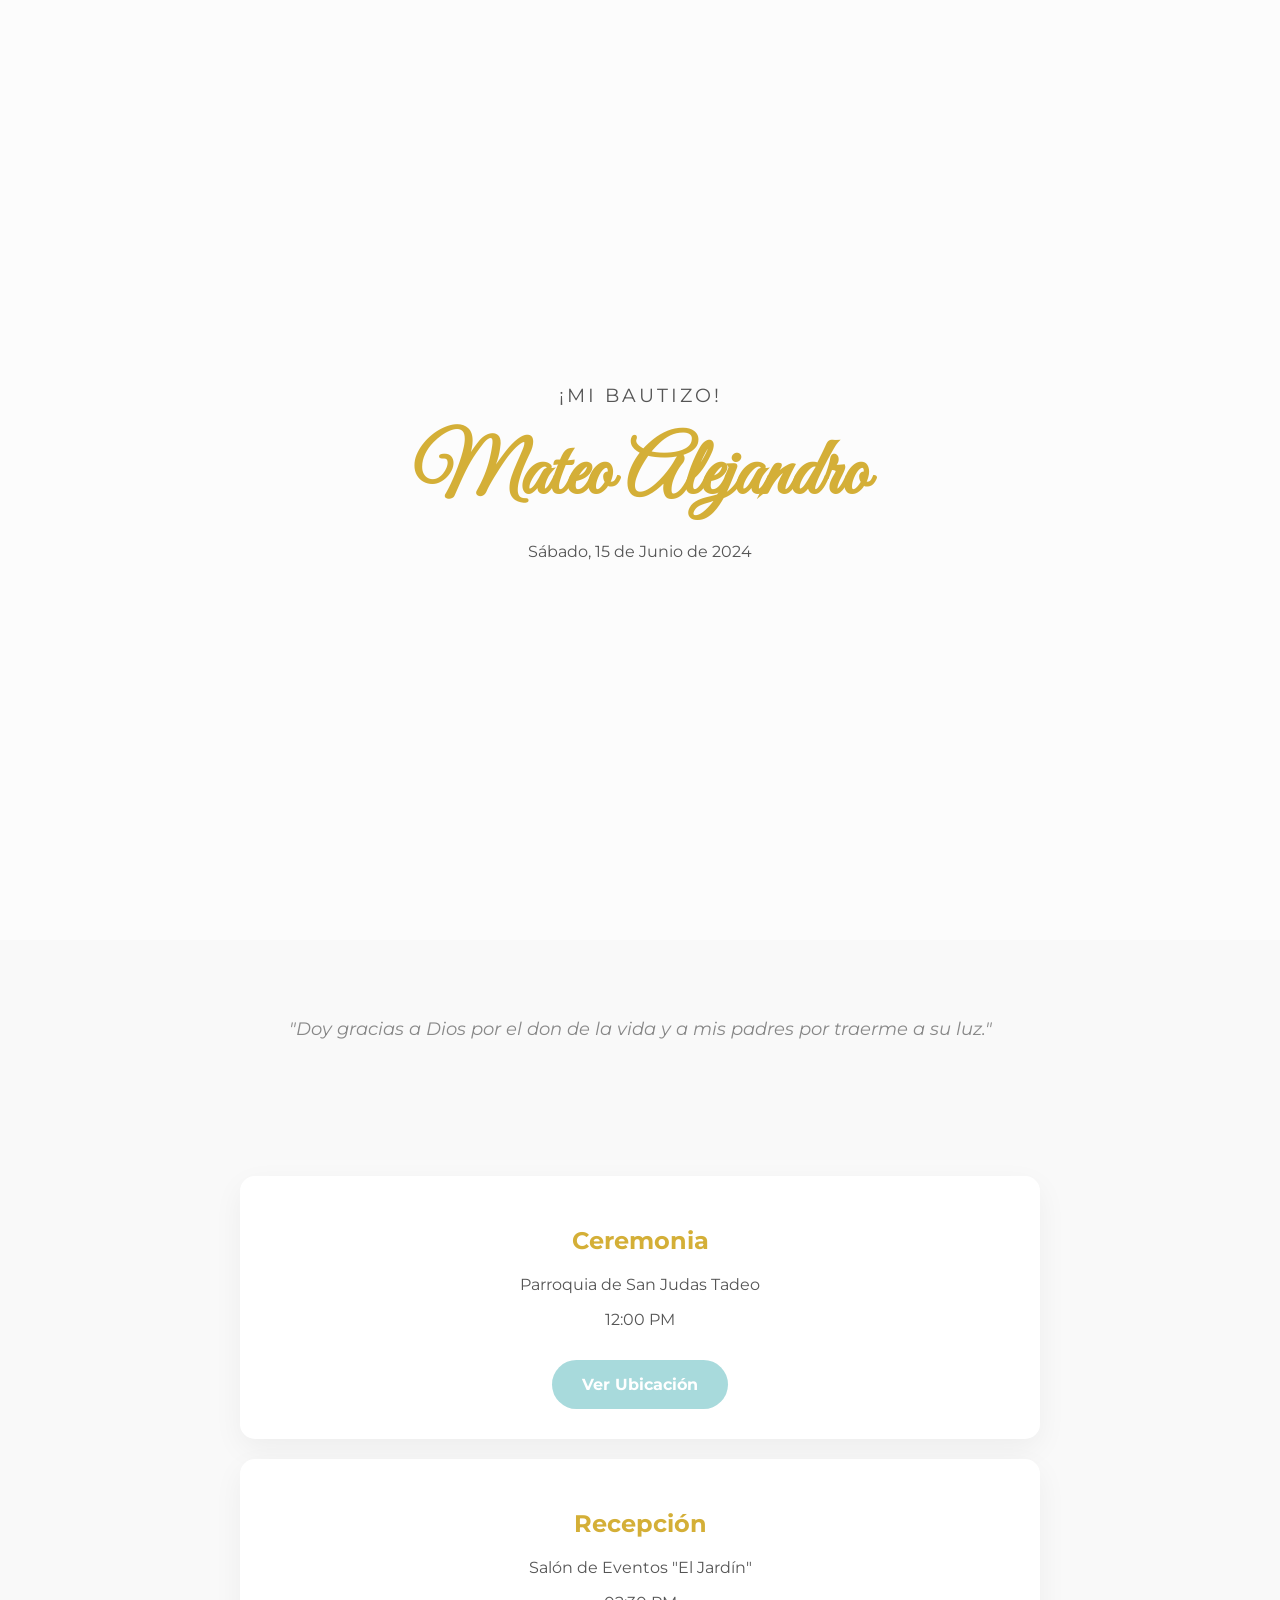
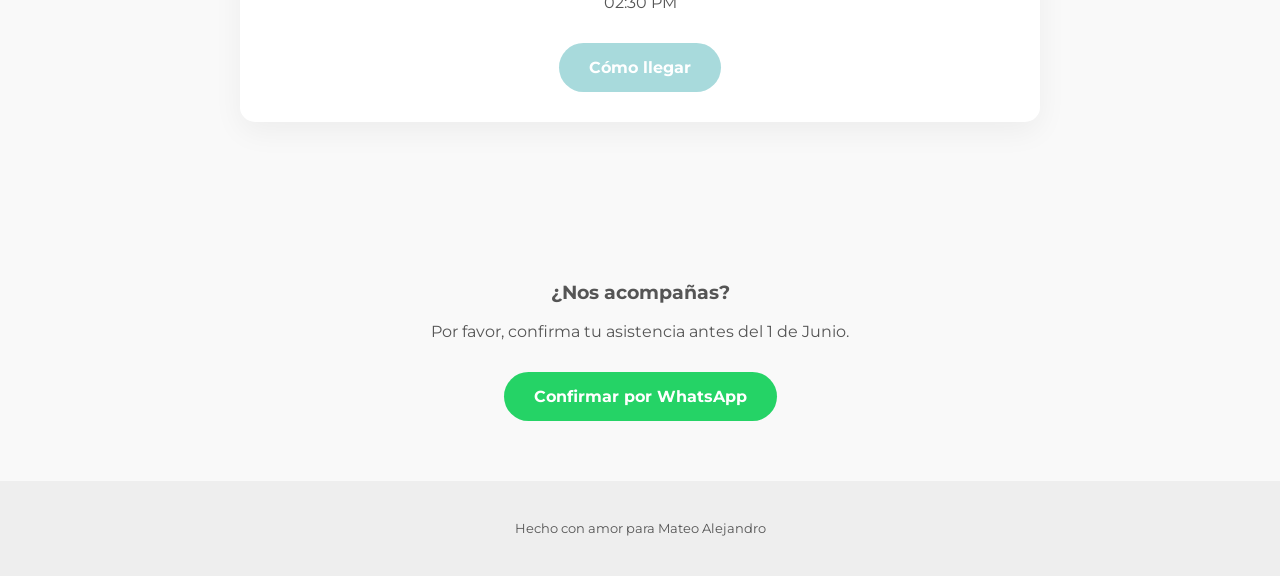
==== index.html @ bc5dd37c "Vista en Vercel" ====
<!DOCTYPE html>
<html lang="es">
<head>
    <meta charset="UTF-8">
    <meta name="viewport" content="width=device-width, initial-scale=1.0">
    <title>Mi Bautizo - Invitación Digital</title>
    
    <!-- Tipografías elegantes de Google Fonts -->
    <link href="https://fonts.googleapis.com/css2?family=Great+Vibes&family=Montserrat:wght@300;400&display=swap" rel="stylesheet">
    
    <!-- Librería de animaciones -->
    <link href="https://unpkg.com/aos@2.3.1/dist/aos.css" rel="stylesheet">
    <link rel="stylesheet" href="css/home.css">
</head>
<body>

    <!-- Portada -->
    <div class="hero">
        <p class="fecha-top" data-aos="fade-down">¡Mi Bautizo!</p>
        <h1 data-aos="zoom-in" data-aos-duration="2000">Mateo Alejandro</h1>
        <p data-aos="fade-up">Sábado, 15 de Junio de 2024</p>
    </div>

    <!-- Frase espiritual -->
    <section class="frase" data-aos="fade-up">
        <p>"Doy gracias a Dios por el don de la vida y a mis padres por traerme a su luz."</p>
    </section>

    <!-- Detalles de la ceremonia -->
    <section>
        <div class="tarjeta-info" data-aos="fade-right">
            <h2 style="color: var(--color-dorado);">Ceremonia</h2>
            <p>Parroquia de San Judas Tadeo</p>
            <p>12:00 PM</p>
            <a href="https://maps.google.com" target="_blank" class="boton">Ver Ubicación</a>
        </div>

        <div class="tarjeta-info" data-aos="fade-left">
            <h2 style="color: var(--color-dorado);">Recepción</h2>
            <p>Salón de Eventos "El Jardín"</p>
            <p>02:30 PM</p>
            <a href="https://maps.google.com" target="_blank" class="boton">Cómo llegar</a>
        </div>
    </section>

    <!-- RSVP / Confirmación -->
    <section data-aos="zoom-in">
        <h3>¿Nos acompañas?</h3>
        <p>Por favor, confirma tu asistencia antes del 1 de Junio.</p>
        <!-- Cambia el número después de wa.me/ -->
        <a href="https://wa.me/521234567890?text=Hola!%20Confirmo%20mi%20asistencia%20al%20bautizo%20de%20Mateo" class="boton" style="background-color: #25d366;">
            Confirmar por WhatsApp
        </a>
    </section>

    <footer>
        Hecho con amor para Mateo Alejandro
    </footer>

    <!-- Scripts de animación -->
    <script src="https://unpkg.com/aos@2.3.1/dist/aos.js"></script>
    <script>
        AOS.init({
            duration: 1000,
            once: true
        });
    </script>
</body>
</html>
---- css/home.css ----
:root {
            --color-principal: #a8dadc; /* Azul pastel (puedes cambiarlo a #ffc8dd para rosa) */
            --color-dorado: #d4af37;
            --texto: #555;
        }

body {
            margin: 0;
            font-family: 'Montserrat', sans-serif;
            color: var(--texto);
            background-color: #f9f9f9;
            text-align: center;
            overflow-x: hidden;
        }

/* Hero Section */
.hero {
            height: 100vh;
            background: linear-gradient(rgba(255,255,255,0.5), rgba(255,255,255,0.5)), 
                        url('https://images.unsplash.com/photo-1519689689378-43d2c67424d4?auto=format&fit=crop&q=80&w=1000') center/cover;
            display: flex;
            flex-direction: column;
            justify-content: center;
            align-items: center;
            padding: 20px;
        }

h1 {
            font-family: 'Great Vibes', cursive;
            font-size: 5rem;
            color: var(--color-dorado);
            margin: 0;
        }

.fecha-top {
            font-size: 1.2rem;
            letter-spacing: 3px;
            text-transform: uppercase;
        }

        /* Secciones */
section {
            padding: 60px 20px;
            max-width: 800px;
            margin: auto;
        }

.frase {
            font-style: italic;
            font-size: 1.1rem;
            color: #888;
        }

.tarjeta-info {
            background: white;
            padding: 30px;
            border-radius: 15px;
            box-shadow: 0 10px 30px rgba(0,0,0,0.05);
            margin-bottom: 20px;
        }

.boton {
            display: inline-block;
            padding: 15px 30px;
            background-color: var(--color-principal);
            color: white;
            text-decoration: none;
            border-radius: 30px;
            margin-top: 15px;
            transition: 0.3s;
            font-weight: bold;
        }

.boton:hover {
            transform: scale(1.05);
            background-color: #457b9d;
        }

footer {
            padding: 40px;
            font-size: 0.8rem;
            background: #eee;
        }
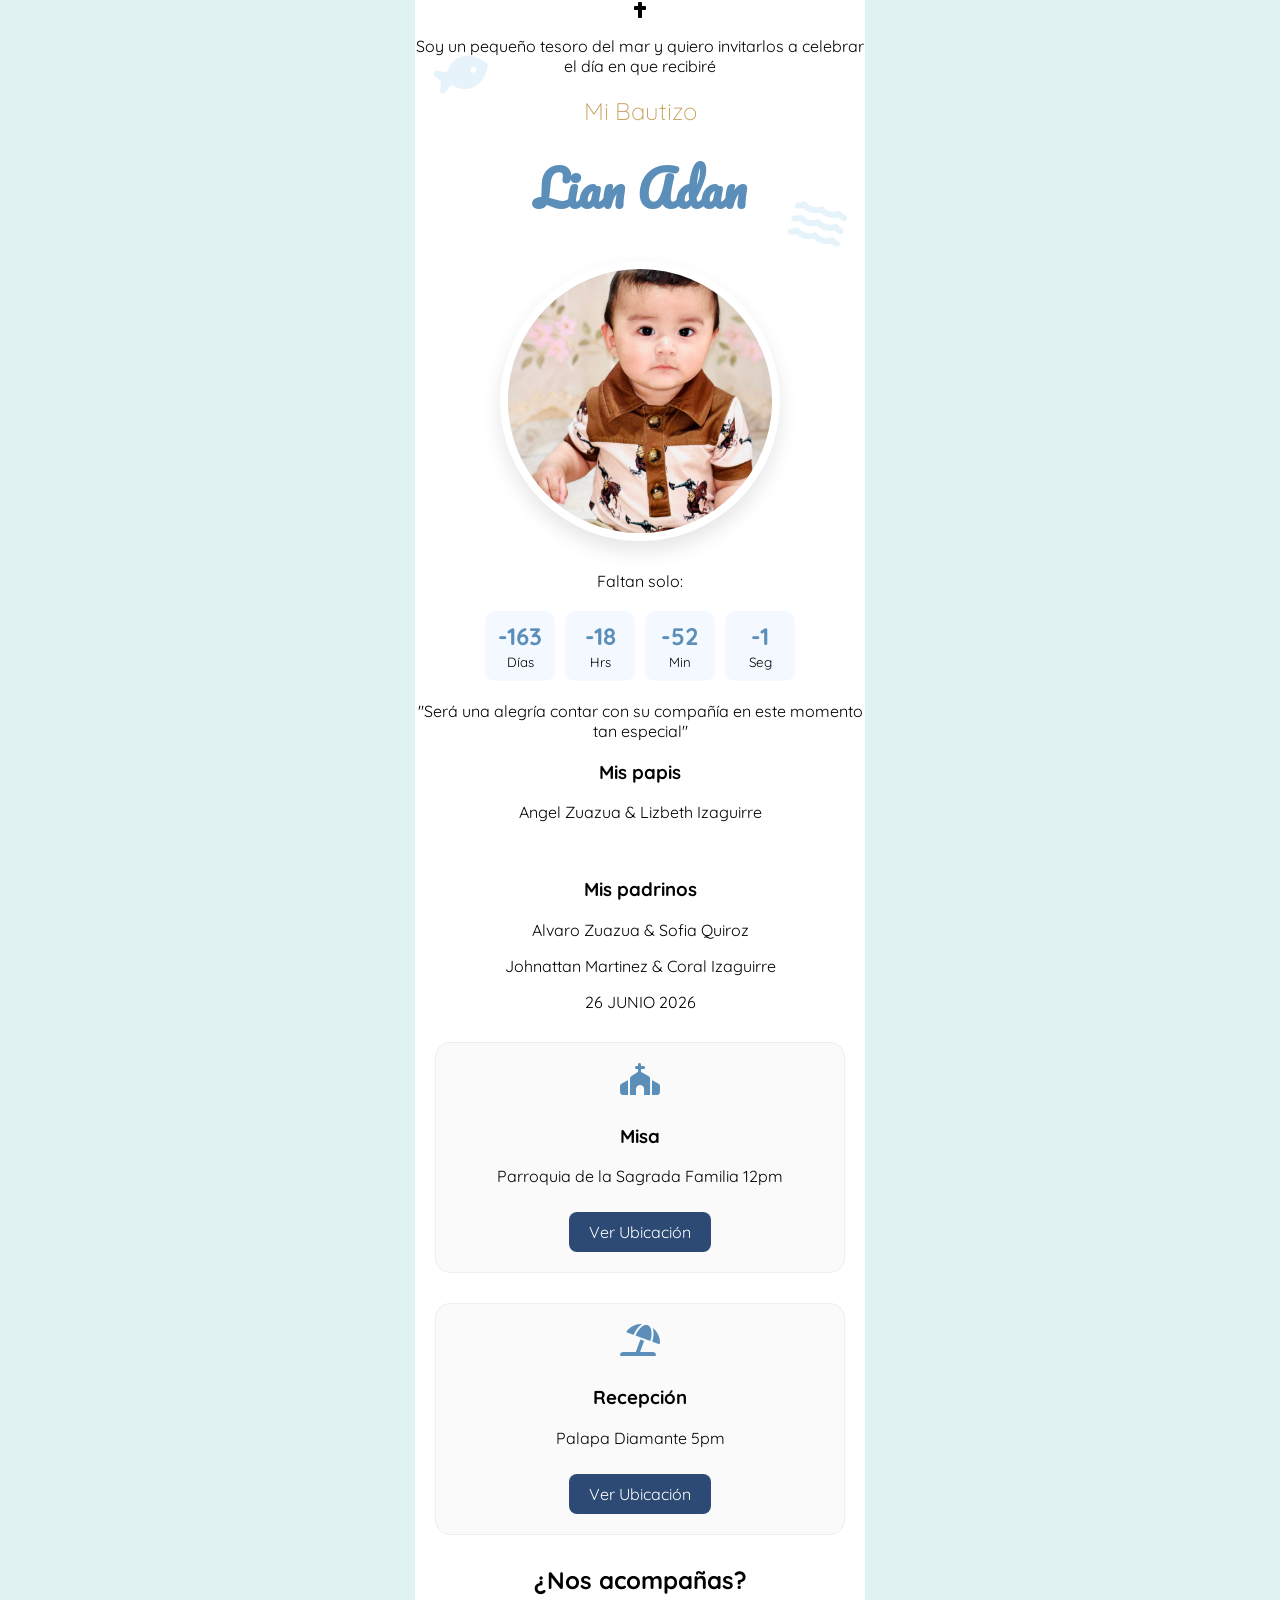
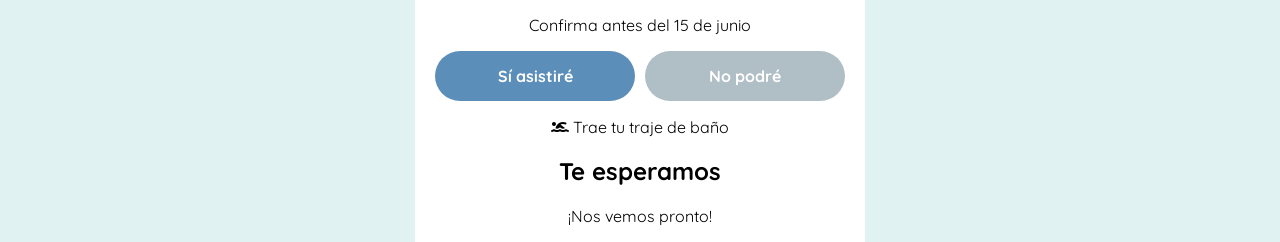
==== commit 57fecf72: "Actualizacion: Prueba de mejora en diseño" ====
--- a/index.html
+++ b/index.html
@@ -2,68 +2,110 @@
 <html lang="es">
 <head>
     <meta charset="UTF-8">
-    <meta name="viewport" content="width=device-width, initial-scale=1.0">
-    <title>Mi Bautizo - Invitación Digital</title>
+    <meta name="viewport" content="width=device-width, initial-scale=1.0, maximum-scale=1.0, user-scalable=no">
+    <title>Bautizo Lian Adan</title>
     
-    <!-- Tipografías elegantes de Google Fonts -->
-    <link href="https://fonts.googleapis.com/css2?family=Great+Vibes&family=Montserrat:wght@300;400&display=swap" rel="stylesheet">
-    
-    <!-- Librería de animaciones -->
-    <link href="https://unpkg.com/aos@2.3.1/dist/aos.css" rel="stylesheet">
-    <link rel="stylesheet" href="css/home.css">
+    <!-- Fuentes -->
+    <link href="https://fonts.googleapis.com/css2?family=Pacifico&family=Quicksand:wght@400;700&display=swap" rel="stylesheet">
+    <!-- Iconos -->
+    <link rel="stylesheet" href="https://cdnjs.cloudflare.com/ajax/libs/font-awesome/6.0.0/css/all.min.css">
+    <link rel="stylesheet" href="css/index.css">
 </head>
 <body>
 
-    <!-- Portada -->
-    <div class="hero">
-        <p class="fecha-top" data-aos="fade-down">¡Mi Bautizo!</p>
-        <h1 data-aos="zoom-in" data-aos-duration="2000">Mateo Alejandro</h1>
-        <p data-aos="fade-up">Sábado, 15 de Junio de 2024</p>
+    <div class="main-container">
+        <!-- Decoraciones de fondo con iconos para que no fallen -->
+        <div class="bubbles">
+            <i class="fas fa-fish deco-icon f1"></i>
+            <i class="fas fa-water deco-icon f2"></i>
+        </div>
+
+        <header class="padding-top">
+            <i class="fas fa-cross gold-cross"></i>
+            <p class="intro">Soy un pequeño tesoro del mar y quiero invitarlos a celebrar el día en que recibiré</p>
+            <h2 class="txt-bautizo">Mi Bautizo</h2>
+            <h1 class="txt-nombre">Lian Adan</h1>
+        </header>
+
+        <!-- Foto Principal con respaldo si no carga -->
+        <div class="foto-centrada">
+            <div class="circulo-imagen">
+                <!-- ASEGÚRATE QUE EL NOMBRE SEA IGUAL AL DE TU CARPETA -->
+                <img src="img/Lian.jpg" onerror="this.src='https://via.placeholder.com/300?text=Foto+del+Bebe'">
+            </div>
+        </div>
+
+        <div class="contador-v2">
+            <p>Faltan solo:</p>
+            <div id="reloj" class="timer-grid">
+                <div class="t-box"><span id="days">00</span><small>Días</small></div>
+                <div class="t-box"><span id="hours">00</span><small>Hrs</small></div>
+                <div class="t-box"><span id="minutes">00</span><small>Min</small></div>
+                <div class="t-box"><span id="seconds">00</span><small>Seg</small></div>
+            </div>
+        </div>
+
+        <section class="info-familiar">
+            <p class="frase-amor">"Será una alegría contar con su compañía en este momento tan especial"</p>
+            
+            <div class="padres-padrinos">
+                <h3>Mis papis</h3>
+                <p>Angel Zuazua & Lizbeth Izaguirre</p>
+                <br>
+                <h3>Mis padrinos</h3>
+                <p>Alvaro Zuazua & Sofia Quiroz</p>
+                <p>Johnattan Martinez & Coral Izaguirre</p>
+            </div>
+        </section>
+
+        <section class="eventos-v2">
+            <div class="fecha-badge">
+                <span class="f-dia">26</span>
+                <span class="f-mes">JUNIO 2026</span>
+            </div>
+
+            <div class="card-evento">
+                <i class="fas fa-church"></i>
+                <h3>Misa</h3>
+                <p>Parroquia de la Sagrada Familia 12pm</p>
+                <a href="https://maps.google.com" class="btn-geo">Ver Ubicación</a>
+            </div>
+
+            <div class="card-evento">
+                <i class="fas fa-umbrella-beach"></i>
+                <h3>Recepción</h3>
+                <p>Palapa Diamante 5pm</p>
+                <a href="https://maps.google.com" class="btn-geo">Ver Ubicación</a>
+            </div>
+        </section>
+
+        <section class="rsvp-v2">
+            <h2>¿Nos acompañas?</h2>
+            <p>Confirma antes del 15 de junio</p>
+            <div class="btns-confirmar">
+                <a href="https://wa.me/521234567890" class="btn si">Sí asistiré</a>
+                <a href="https://wa.me/521234567890" class="btn no">No podré</a>
+            </div>
+            <p class="swim"><i class="fas fa-swimmer"></i> Trae tu traje de baño</p>
+        </section>
+
+        <footer class="final">
+            <h2>Te esperamos</h2>
+            <p>¡Nos vemos pronto!</p>
+        </footer>
     </div>
 
-    <!-- Frase espiritual -->
-    <section class="frase" data-aos="fade-up">
-        <p>"Doy gracias a Dios por el don de la vida y a mis padres por traerme a su luz."</p>
-    </section>
-
-    <!-- Detalles de la ceremonia -->
-    <section>
-        <div class="tarjeta-info" data-aos="fade-right">
-            <h2 style="color: var(--color-dorado);">Ceremonia</h2>
-            <p>Parroquia de San Judas Tadeo</p>
-            <p>12:00 PM</p>
-            <a href="https://maps.google.com" target="_blank" class="boton">Ver Ubicación</a>
-        </div>
-
-        <div class="tarjeta-info" data-aos="fade-left">
-            <h2 style="color: var(--color-dorado);">Recepción</h2>
-            <p>Salón de Eventos "El Jardín"</p>
-            <p>02:30 PM</p>
-            <a href="https://maps.google.com" target="_blank" class="boton">Cómo llegar</a>
-        </div>
-    </section>
-
-    <!-- RSVP / Confirmación -->
-    <section data-aos="zoom-in">
-        <h3>¿Nos acompañas?</h3>
-        <p>Por favor, confirma tu asistencia antes del 1 de Junio.</p>
-        <!-- Cambia el número después de wa.me/ -->
-        <a href="https://wa.me/521234567890?text=Hola!%20Confirmo%20mi%20asistencia%20al%20bautizo%20de%20Mateo" class="boton" style="background-color: #25d366;">
-            Confirmar por WhatsApp
-        </a>
-    </section>
-
-    <footer>
-        Hecho con amor para Mateo Alejandro
-    </footer>
-
-    <!-- Scripts de animación -->
-    <script src="https://unpkg.com/aos@2.3.1/dist/aos.js"></script>
     <script>
-        AOS.init({
-            duration: 1000,
-            once: true
-        });
+        // Script del contador (igual que el anterior pero corregido)
+        const date = new Date('June 26, 2026 12:00:00').getTime();
+        setInterval(() => {
+            const now = new Date().getTime();
+            const diff = date - now;
+            document.getElementById('days').innerText = Math.floor(diff / (1000 * 60 * 60 * 24));
+            document.getElementById('hours').innerText = Math.floor((diff % (1000 * 60 * 60 * 24)) / (1000 * 60 * 60));
+            document.getElementById('minutes').innerText = Math.floor((diff % (1000 * 60 * 60)) / (1000 * 60));
+            document.getElementById('seconds').innerText = Math.floor((diff % (1000 * 60)) / 1000);
+        }, 1000);
     </script>
 </body>
 </html>
--- a/css/index.css
+++ b/css/index.css
@@ -0,0 +1,124 @@
+* { box-sizing: border-box; }
+
+body {
+    margin: 0;
+    background-color: #e0f2f1;
+    font-family: 'Quicksand', sans-serif;
+    display: flex;
+    justify-content: center;
+}
+
+.main-container {
+    width: 100%;
+    max-width: 450px; /* Limita el ancho en PC, pero llena el móvil */
+    background: white;
+    text-align: center;
+    position: relative;
+    overflow-x: hidden;
+}
+
+/* Tipografía */
+.txt-nombre {
+    font-family: 'Pacifico', cursive;
+    color: #5b8fb9;
+    font-size: 3rem;
+    margin: 10px 0;
+}
+
+.txt-bautizo {
+    color: #c5a059;
+    font-weight: 300;
+    margin-top: 20px;
+}
+
+/* Foto */
+.foto-centrada {
+    display: flex;
+    justify-content: center;
+    margin: 30px 0;
+}
+
+.circulo-imagen {
+    width: 280px;
+    height: 280px;
+    border-radius: 50%;
+    border: 8px solid white;
+    box-shadow: 0 10px 20px rgba(0,0,0,0.1);
+    overflow: hidden;
+    background: #f0f0f0;
+}
+
+.circulo-imagen img {
+    width: 100%;
+    height: 100%;
+    object-fit: cover;
+}
+
+/* Contador */
+.timer-grid {
+    display: flex;
+    justify-content: center;
+    gap: 10px;
+    margin: 20px 0;
+}
+
+.t-box {
+    background: #f4f9ff;
+    padding: 10px;
+    border-radius: 10px;
+    min-width: 70px;
+}
+
+.t-box span { font-size: 1.5rem; font-weight: bold; color: #5b8fb9; display: block; }
+
+/* Tarjetas de Eventos */
+.card-evento {
+    margin: 30px 20px;
+    padding: 20px;
+    border-radius: 15px;
+    background: #fafafa;
+    border: 1px solid #eee;
+}
+
+.card-evento i { font-size: 2rem; color: #5b8fb9; margin-bottom: 10px; }
+
+/* Botones */
+.btn-geo {
+    display: inline-block;
+    padding: 10px 20px;
+    background: #2c4a73;
+    color: white;
+    text-decoration: none;
+    border-radius: 8px;
+    margin-top: 10px;
+}
+
+.btns-confirmar {
+    display: flex;
+    gap: 10px;
+    justify-content: center;
+    padding: 0 20px;
+}
+
+.btn {
+    flex: 1;
+    padding: 15px;
+    border-radius: 30px;
+    color: white;
+    text-decoration: none;
+    font-weight: bold;
+}
+
+.btn.si { background: #5b8fb9; }
+.btn.no { background: #b0bec5; }
+
+/* Decoraciones Flotantes */
+.deco-icon {
+    position: absolute;
+    color: #d1e9f6;
+    font-size: 3rem;
+    z-index: 0;
+    opacity: 0.5;
+}
+.f1 { top: 50px; left: 20px; transform: rotate(-20deg); }
+.f2 { top: 200px; right: 20px; transform: rotate(15deg); }
